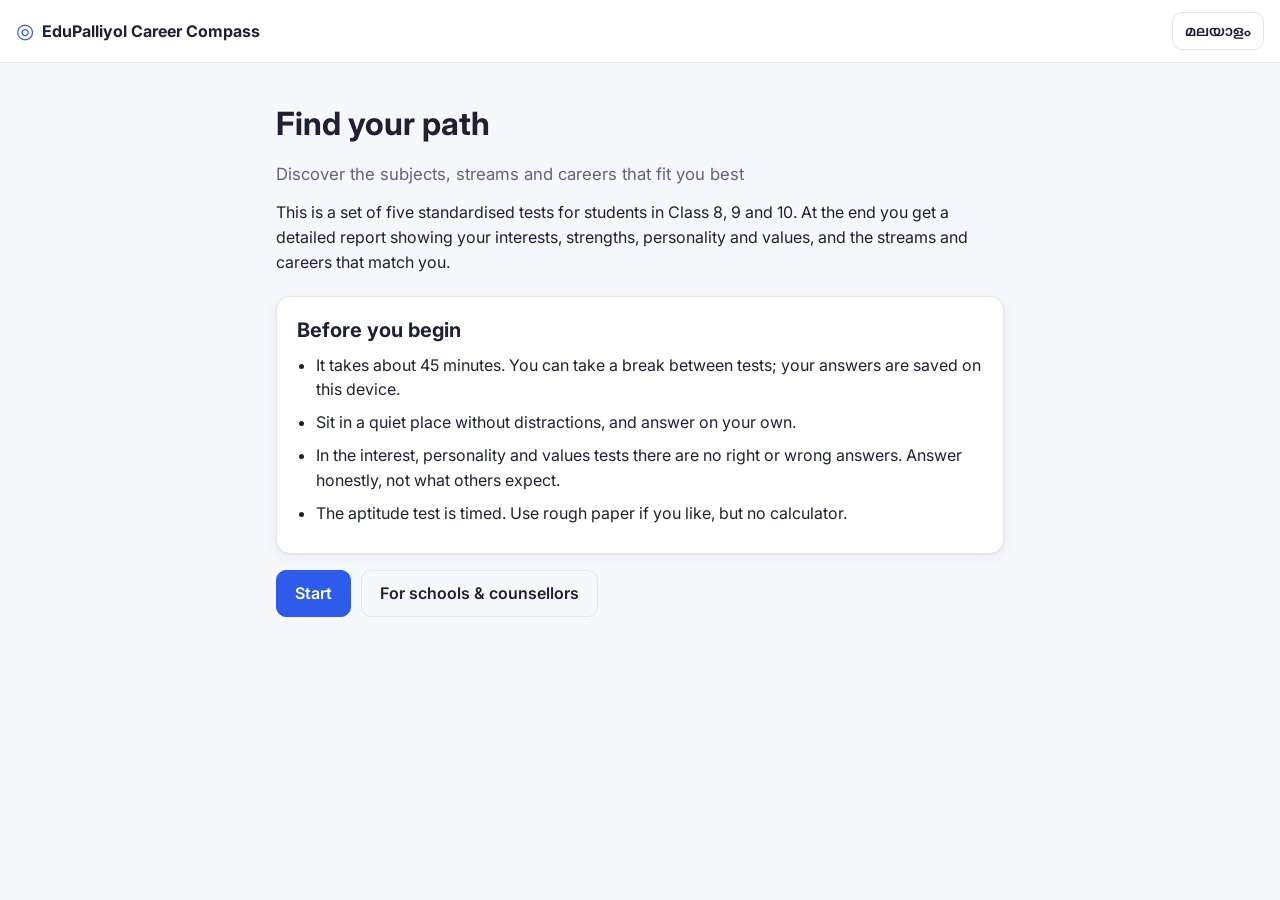
==== index.html @ adbe11bb "Add career aptitude test app for Class 8-10 students Five bilingual (English/Malayalam) tests: RIASE" ====
<!doctype html>
<html lang="en">
<head>
  <meta charset="utf-8">
  <meta name="viewport" content="width=device-width, initial-scale=1">
  <title>EduPalliyol Career Compass</title>
  <meta name="description" content="Standardised interest, aptitude, personality and values tests that help Class 8-10 students choose streams and careers.">
  <link rel="preconnect" href="https://fonts.googleapis.com">
  <link rel="preconnect" href="https://fonts.gstatic.com" crossorigin>
  <link href="https://fonts.googleapis.com/css2?family=Inter:wght@400;600;700&family=Noto+Sans+Malayalam:wght@400;600;700&display=swap" rel="stylesheet">
  <link rel="stylesheet" href="assets/css/styles.css">
</head>
<body>
  <div id="app"></div>
  <noscript>Please enable JavaScript to use this app.</noscript>
  <script src="assets/js/i18n.js"></script>
  <script src="assets/js/data/scales.js"></script>
  <script src="assets/js/data/interest.js"></script>
  <script src="assets/js/data/aptitude.js"></script>
  <script src="assets/js/data/personality.js"></script>
  <script src="assets/js/data/values.js"></script>
  <script src="assets/js/data/careers.js"></script>
  <script src="assets/js/scoring.js"></script>
  <script src="assets/js/report.js"></script>
  <script src="assets/js/app.js"></script>
</body>
</html>
---- assets/css/styles.css ----
:root {
  --bg: #f6f7fb;
  --surface: #ffffff;
  --text: #1c2233;
  --muted: #5d667a;
  --border: #e2e5ee;
  --primary: #2f5bea;
  --primary-ink: #ffffff;
  --primary-soft: #e8eefe;
  --good: #1f8a4c;
  --good-soft: #e5f5ec;
  --warn: #a96500;
  --warn-soft: #fdf3e1;
  --bad: #c0392b;
  --bad-soft: #fbe9e7;
  --bar-bg: #eceff5;
  --R: #c2410c; --I: #2563eb; --A: #9333ea; --S: #059669; --E: #dc2626; --C: #475569;
  --radius: 14px;
  --shadow: 0 1px 2px rgba(20, 30, 60, .06), 0 4px 16px rgba(20, 30, 60, .05);
}

@media (prefers-color-scheme: dark) {
  :root:not([data-theme="light"]) {
    --bg: #0f1320;
    --surface: #171c2b;
    --text: #e8ebf3;
    --muted: #9aa3b8;
    --border: #2a3145;
    --primary: #6f8dff;
    --primary-ink: #0f1320;
    --primary-soft: #1f2a4d;
    --good: #4cc78a; --good-soft: #15301f;
    --warn: #f0b14a; --warn-soft: #33270f;
    --bad: #ff7a6b; --bad-soft: #3a1915;
    --bar-bg: #262d40;
    --R: #fb923c; --I: #60a5fa; --A: #c084fc; --S: #34d399; --E: #f87171; --C: #94a3b8;
  }
}

* { box-sizing: border-box; }
html, body { margin: 0; }
body {
  background: var(--bg);
  color: var(--text);
  font: 16px/1.55 "Inter", "Noto Sans Malayalam", system-ui, -apple-system, "Segoe UI", sans-serif;
}
html[lang="ml"] body { font-family: "Noto Sans Malayalam", "Inter", system-ui, sans-serif; line-height: 1.7; }
h1, h2, h3 { line-height: 1.3; margin: 0 0 .5em; }
h1 { font-size: 1.7rem; }
h2 { font-size: 1.25rem; }
h3 { font-size: 1.05rem; }
p { margin: 0 0 .8em; }
a { color: var(--primary); }

.topbar {
  display: flex; align-items: center; justify-content: space-between; gap: 12px;
  padding: 12px 16px; background: var(--surface); border-bottom: 1px solid var(--border);
  position: sticky; top: 0; z-index: 5;
}
.brand { font-weight: 700; display: flex; align-items: center; gap: 8px; }
.logo { color: var(--primary); font-size: 1.3rem; }
.container { max-width: 760px; margin: 0 auto; padding: 24px 16px 64px; }
.container.wide { max-width: 1100px; }

.card {
  background: var(--surface); border: 1px solid var(--border); border-radius: var(--radius);
  padding: 20px; margin: 0 0 16px; box-shadow: var(--shadow);
}
.card.center { text-align: center; }
.card.mini { padding: 14px; box-shadow: none; }
.hero { padding: 16px 0 8px; }
.hero h1 { font-size: 2rem; }
.lead { font-size: 1.05rem; color: var(--muted); }
.muted { color: var(--muted); }
.small { font-size: .88rem; }
.note { font-size: .85rem; color: var(--muted); margin-top: 8px; }
.error { color: var(--bad); font-weight: 600; min-height: 1em; }

.btn {
  display: inline-flex; align-items: center; justify-content: center; gap: 6px;
  padding: 10px 18px; border-radius: 10px; border: 1px solid var(--border);
  background: var(--surface); color: var(--text); font: inherit; font-weight: 600;
  cursor: pointer; text-decoration: none;
}
@media (hover: hover) { .btn:hover { border-color: var(--primary); } }
.btn.primary { background: var(--primary); color: var(--primary-ink); border-color: var(--primary); }
.btn.ghost { background: transparent; }
.btn.small { padding: 7px 12px; font-size: .9rem; }
.btn:disabled { opacity: .4; cursor: default; }
.actions { display: flex; flex-wrap: wrap; gap: 10px; margin-top: 16px; align-items: center; }
.toolbar { display: flex; flex-wrap: wrap; gap: 8px; margin-bottom: 8px; }

.tips { padding-left: 1.2em; margin: 0; }
.tips li { margin-bottom: .5em; }

.form label { display: block; margin-bottom: 14px; font-weight: 600; }
.form input, .form select {
  display: block; width: 100%; margin-top: 6px; padding: 10px 12px;
  border-radius: 10px; border: 1px solid var(--border); background: var(--bg); color: var(--text); font: inherit;
}
.form label.check { display: flex; gap: 10px; align-items: flex-start; font-weight: 400; }
.form label.check input { width: auto; margin-top: 4px; }

.banner { padding: 12px 16px; border-radius: 10px; margin-bottom: 16px; font-weight: 600; }
.banner.success { background: var(--good-soft); color: var(--good); }

.tests { padding: 4px 0; }
.test-row { display: flex; align-items: center; gap: 14px; padding: 14px 20px; border-bottom: 1px solid var(--border); }
.test-row:last-child { border-bottom: 0; }
.test-row h3 { margin: 0; }
.test-row p { margin: 0; }
.test-row .num {
  width: 34px; height: 34px; border-radius: 50%; display: grid; place-items: center;
  background: var(--primary-soft); color: var(--primary); font-weight: 700; flex: none;
}
.test-row.is-done .num { background: var(--good-soft); color: var(--good); }
.test-row .info { flex: 1; min-width: 0; }
.done-mark { color: var(--good); font-weight: 700; white-space: nowrap; }

.progress { height: 6px; background: var(--bar-bg); border-radius: 99px; overflow: hidden; }
.progress span { display: block; height: 100%; background: var(--primary); transition: width .2s; }
.question .stem { color: var(--muted); margin: 18px 0 4px; }
.question .item { font-size: 1.35rem; margin: 6px 0 18px; }
.q-head { display: flex; justify-content: space-between; align-items: center; margin-bottom: 10px; gap: 8px; }
.timer { font-variant-numeric: tabular-nums; }
.timer.low b { color: var(--bad); }
.options { display: grid; gap: 8px; }
.opt {
  display: flex; align-items: center; gap: 12px; text-align: left;
  padding: 13px 14px; border-radius: 12px; border: 1.5px solid var(--border);
  background: var(--surface); color: var(--text); font: inherit; cursor: pointer;
}
@media (hover: hover) { .opt:hover { border-color: var(--primary); background: var(--primary-soft); } }
.opt.selected { border-color: var(--primary); background: var(--primary-soft); font-weight: 600; }
.opt .key {
  flex: none; width: 28px; height: 28px; border-radius: 8px; display: grid; place-items: center;
  background: var(--bar-bg); font-size: .85rem; font-weight: 700;
}
.opt.selected .key { background: var(--primary); color: var(--primary-ink); }
.example { background: var(--primary-soft); padding: 12px 14px; border-radius: 10px; }

/* Report */
.report { background: var(--surface); border: 1px solid var(--border); border-radius: var(--radius); padding: 28px; box-shadow: var(--shadow); }
.rp-header { display: flex; justify-content: space-between; gap: 16px; align-items: flex-start; border-bottom: 2px solid var(--border); padding-bottom: 16px; margin-bottom: 16px; }
.brand-sm { color: var(--primary); font-weight: 700; font-size: .9rem; }
.code-badge { text-align: center; background: var(--primary-soft); border-radius: 12px; padding: 10px 16px; flex: none; }
.code-badge .code { font-size: 2rem; font-weight: 800; letter-spacing: .12em; color: var(--primary); }
.rp-section { padding: 18px 0; border-bottom: 1px solid var(--border); break-inside: avoid-page; }
.rp-section:last-child { border-bottom: 0; }
.validity { border-radius: 10px; padding: 12px 16px; font-size: .92rem; }
.validity p { margin: 0; font-weight: 600; }
.validity ul { margin: 6px 0 0; padding-left: 1.2em; }
.validity-good { background: var(--good-soft); color: var(--good); }
.validity-caution { background: var(--warn-soft); color: var(--warn); }
.validity-retake { background: var(--bad-soft); color: var(--bad); }
.summary { display: grid; grid-template-columns: minmax(140px, 220px) 1fr; gap: 8px 16px; margin: 0; }
.summary dt { color: var(--muted); font-weight: 600; }
.summary dd { margin: 0; font-weight: 600; }

.score-row { display: grid; grid-template-columns: minmax(130px, 220px) 1fr 40px; gap: 4px 12px; align-items: center; margin: 10px 0; }
.score-label { font-weight: 600; }
.score-label small { color: var(--muted); font-weight: 400; }
.score-num { text-align: right; font-weight: 700; font-variant-numeric: tabular-nums; }
.score-extra { grid-column: 2 / 4; font-size: .86rem; color: var(--muted); }
.bar { height: 12px; background: var(--bar-bg); border-radius: 99px; overflow: hidden; }
.bar span { display: block; height: 100%; background: var(--primary); border-radius: 99px; }
.bar.riasec-R span { background: var(--R); } .bar.riasec-I span { background: var(--I); }
.bar.riasec-A span { background: var(--A); } .bar.riasec-S span { background: var(--S); }
.bar.riasec-E span { background: var(--E); } .bar.riasec-C span { background: var(--C); }
.bar.val span { background: var(--muted); } .bar.val.top span { background: var(--good); }
.tag { display: inline-block; min-width: 22px; padding: 0 6px; border-radius: 6px; color: #fff; font-size: .8rem; font-weight: 700; text-align: center; }
.tag.riasec-R { background: var(--R); } .tag.riasec-I { background: var(--I); } .tag.riasec-A { background: var(--A); }
.tag.riasec-S { background: var(--S); } .tag.riasec-E { background: var(--E); } .tag.riasec-C { background: var(--C); }
.band { font-weight: 700; }
.band-veryhigh, .band-high { color: var(--good); }
.band-average { color: var(--text); }
.band-developing { color: var(--warn); }
.grid3 { display: grid; grid-template-columns: repeat(auto-fit, minmax(200px, 1fr)); gap: 12px; margin-top: 14px; }
.grid3 p { margin: 0; font-size: .9rem; }
.chips { display: flex; flex-wrap: wrap; gap: 8px; }
.chip { background: var(--bar-bg); border-radius: 99px; padding: 5px 12px; font-size: .9rem; }
.stream.best { border-color: var(--primary); }
.stream-head, .career-head { display: flex; justify-content: space-between; align-items: flex-start; gap: 12px; }
.stream-head h3, .career-head h3 { margin-bottom: 8px; }
.pill { background: var(--primary-soft); color: var(--primary); font-weight: 700; border-radius: 99px; padding: 3px 12px; white-space: nowrap; }
.stream p, .career p { margin: 8px 0 0; }
.parts { display: flex; flex-wrap: wrap; gap: 6px 16px; font-size: .86rem; color: var(--muted); margin-top: 8px; }
.parts b { color: var(--text); }
.reasons { margin: 4px 0 0; padding-left: 1.2em; font-size: .9rem; }
.reasons.caution { color: var(--warn); }
.path { color: var(--muted); }

/* Counsellor */
.table-wrap { overflow-x: auto; }
table { border-collapse: collapse; width: 100%; font-size: .9rem; }
th, td { text-align: left; padding: 10px 8px; border-bottom: 1px solid var(--border); vertical-align: top; }
th { color: var(--muted); font-weight: 600; white-space: nowrap; }
.q { font-weight: 700; padding: 2px 8px; border-radius: 6px; }
.q-good { background: var(--good-soft); color: var(--good); }
.q-caution { background: var(--warn-soft); color: var(--warn); }
.q-retake { background: var(--bad-soft); color: var(--bad); }

@media (max-width: 600px) {
  h1 { font-size: 1.45rem; }
  .hero h1 { font-size: 1.7rem; }
  .card { padding: 16px; }
  .report { padding: 16px; }
  .rp-header { flex-direction: column; }
  .summary { grid-template-columns: 1fr; gap: 2px; }
  .summary dd { margin-bottom: 8px; }
  .score-row { grid-template-columns: 1fr 40px; }
  .score-row .bar { grid-column: 1 / 3; grid-row: 2; }
  .score-extra { grid-column: 1 / 3; }
  .question .item { font-size: 1.15rem; }
}

@media print {
  :root { --bg: #fff; --surface: #fff; --text: #000; --muted: #444; }
  .topbar, .no-print { display: none !important; }
  .container { max-width: none; padding: 0; }
  .report { border: 0; box-shadow: none; padding: 0; }
  .card { box-shadow: none; break-inside: avoid; }
  * { -webkit-print-color-adjust: exact; print-color-adjust: exact; }
}
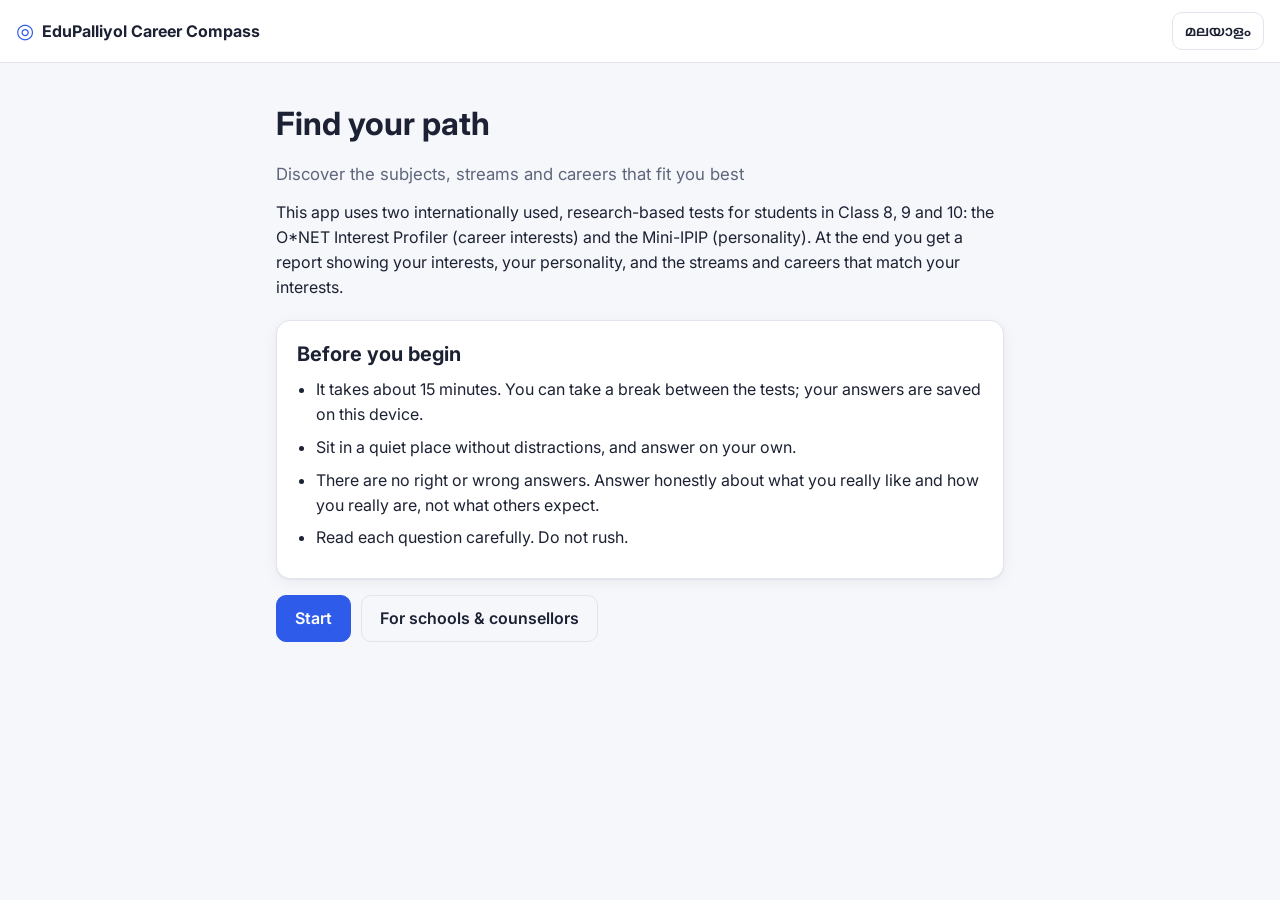
==== commit 5f785d21: "Use only published standardised tests; rewrite Malayalam as full sentences - Interests: O*NET Intere" ====
--- a/index.html
+++ b/index.html
@@ -16,9 +16,7 @@
   <script src="assets/js/i18n.js"></script>
   <script src="assets/js/data/scales.js"></script>
   <script src="assets/js/data/interest.js"></script>
-  <script src="assets/js/data/aptitude.js"></script>
   <script src="assets/js/data/personality.js"></script>
-  <script src="assets/js/data/values.js"></script>
   <script src="assets/js/data/careers.js"></script>
   <script src="assets/js/scoring.js"></script>
   <script src="assets/js/report.js"></script>
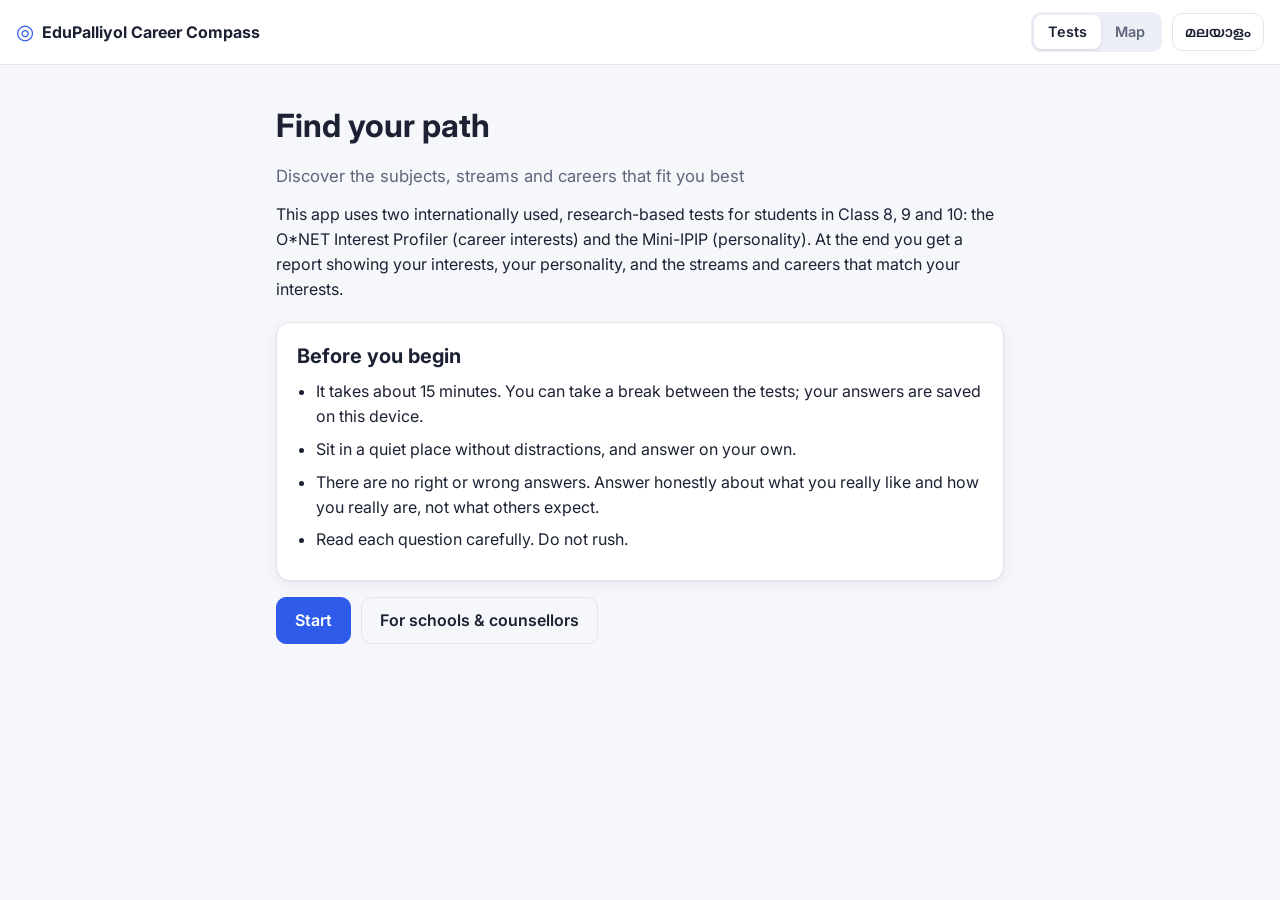
==== commit 90c0a2e6: "Add assessment map tab, skippable profile form and working navigation - Map tab: flowchart of the as" ====
--- a/index.html
+++ b/index.html
@@ -20,6 +20,7 @@
   <script src="assets/js/data/careers.js"></script>
   <script src="assets/js/scoring.js"></script>
   <script src="assets/js/report.js"></script>
+  <script src="assets/js/map.js"></script>
   <script src="assets/js/app.js"></script>
 </body>
 </html>
--- a/assets/css/styles.css
+++ b/assets/css/styles.css
@@ -15,6 +15,10 @@
   --bad-soft: #fbe9e7;
   --bar-bg: #eceff5;
   --R: #c2410c; --I: #2563eb; --A: #9333ea; --S: #059669; --E: #dc2626; --C: #475569;
+  --trait: #0e7490; --trait-soft: #e0f4f8;
+  --stream: #7c3aed; --stream-soft: #f1ebfe;
+  --flow-line: #c3c9d9;
+  --chip-ink: #ffffff;
   --radius: 14px;
   --shadow: 0 1px 2px rgba(20, 30, 60, .06), 0 4px 16px rgba(20, 30, 60, .05);
 }
@@ -34,8 +38,34 @@
     --bad: #ff7a6b; --bad-soft: #3a1915;
     --bar-bg: #262d40;
     --R: #fb923c; --I: #60a5fa; --A: #c084fc; --S: #34d399; --E: #f87171; --C: #94a3b8;
+    --trait: #38bdf8; --trait-soft: #0f2a36;
+    --stream: #a78bfa; --stream-soft: #251d3d;
+    --flow-line: #3a4258;
+    --chip-ink: #0f1320;
+    color-scheme: dark;
   }
 }
+
+:root[data-theme="dark"] {
+    --bg: #0f1320;
+    --surface: #171c2b;
+    --text: #e8ebf3;
+    --muted: #9aa3b8;
+    --border: #2a3145;
+    --primary: #6f8dff;
+    --primary-ink: #0f1320;
+    --primary-soft: #1f2a4d;
+    --good: #4cc78a; --good-soft: #15301f;
+    --warn: #f0b14a; --warn-soft: #33270f;
+    --bad: #ff7a6b; --bad-soft: #3a1915;
+    --bar-bg: #262d40;
+    --R: #fb923c; --I: #60a5fa; --A: #c084fc; --S: #34d399; --E: #f87171; --C: #94a3b8;
+    --trait: #38bdf8; --trait-soft: #0f2a36;
+    --stream: #a78bfa; --stream-soft: #251d3d;
+    --flow-line: #3a4258;
+    --chip-ink: #0f1320;
+    color-scheme: dark;
+  }
 
 * { box-sizing: border-box; }
 html, body { margin: 0; }
@@ -168,7 +198,7 @@
 .bar.riasec-A span { background: var(--A); } .bar.riasec-S span { background: var(--S); }
 .bar.riasec-E span { background: var(--E); } .bar.riasec-C span { background: var(--C); }
 .bar.val span { background: var(--muted); } .bar.val.top span { background: var(--good); }
-.tag { display: inline-block; min-width: 22px; padding: 0 6px; border-radius: 6px; color: #fff; font-size: .8rem; font-weight: 700; text-align: center; }
+.tag { display: inline-block; min-width: 22px; padding: 0 6px; border-radius: 6px; color: var(--chip-ink); font-size: .8rem; font-weight: 700; text-align: center; }
 .tag.riasec-R { background: var(--R); } .tag.riasec-I { background: var(--I); } .tag.riasec-A { background: var(--A); }
 .tag.riasec-S { background: var(--S); } .tag.riasec-E { background: var(--E); } .tag.riasec-C { background: var(--C); }
 .band { font-weight: 700; }
@@ -190,6 +220,98 @@
 .reasons.caution { color: var(--warn); }
 .path { color: var(--muted); }
 
+/* Top navigation */
+.topnav { display: flex; align-items: center; gap: 10px; flex-wrap: wrap; justify-content: flex-end; }
+.tabs { display: inline-flex; background: var(--bar-bg); border-radius: 10px; padding: 3px; }
+.tab { border: 0; background: transparent; color: var(--muted); font: inherit; font-weight: 600; font-size: .9rem; padding: 6px 14px; border-radius: 8px; cursor: pointer; }
+.tab.active { background: var(--surface); color: var(--text); box-shadow: 0 1px 3px rgba(20, 30, 60, .12); }
+.tab:focus-visible, .btn:focus-visible, .opt:focus-visible { outline: 2px solid var(--primary); outline-offset: 2px; }
+
+/* Assessment map */
+.map-hero { padding: 8px 0 4px; }
+.map-hero h1 { font-size: 1.9rem; text-wrap: balance; }
+.map-toc { display: flex; flex-wrap: wrap; gap: 6px; margin-top: 8px; }
+.map-toc a { text-decoration: none; font-size: .86rem; font-weight: 600; color: var(--primary); background: var(--primary-soft); padding: 5px 11px; border-radius: 99px; }
+.map-sec { background: var(--surface); border: 1px solid var(--border); border-radius: var(--radius); padding: 22px; margin: 18px 0; box-shadow: var(--shadow); scroll-margin-top: 70px; }
+.map-sec-h { display: flex; align-items: center; gap: 12px; margin-bottom: 6px; }
+.map-sec-h h2 { margin: 0; text-wrap: balance; }
+.map-num { flex: none; width: 30px; height: 30px; border-radius: 50%; display: grid; place-items: center; background: var(--text); color: var(--surface); font-weight: 700; font-size: .9rem; }
+.cite { font-size: .72em; margin-left: 2px; }
+.cite a { color: var(--primary); text-decoration: none; font-weight: 700; }
+
+.flow { display: flex; flex-direction: column; align-items: stretch; }
+.fsplit { display: grid; grid-template-columns: 1fr 1fr; gap: 14px; }
+.fnode { border-radius: 14px; padding: 14px 16px; border: 1.5px solid var(--border); background: var(--bg); min-width: 0; }
+.fnode h3 { margin: 2px 0 6px; font-size: 1.08rem; }
+.fnode p { margin: 0 0 8px; font-size: .92rem; }
+.fk { font-size: .72rem; font-weight: 700; letter-spacing: .06em; text-transform: uppercase; color: var(--muted); }
+.fnode .src { font-weight: 600; color: var(--text); }
+.fnode.start { border-color: var(--primary); background: var(--primary-soft); }
+.fnode.interest { border-color: var(--I); }
+.fnode.personality { border-color: var(--trait); background: var(--trait-soft); }
+.fnode.check { border-color: var(--warn); background: var(--warn-soft); }
+.fnode.match { border-color: var(--stream); background: var(--stream-soft); }
+.fnode.report { border-color: var(--good); background: var(--good-soft); }
+.fnode.planned { border-style: dashed; background: transparent; color: var(--muted); }
+.fnode.planned p { margin: 4px 0 0; }
+.farrow { align-self: center; width: 2px; height: 28px; background: var(--flow-line); position: relative; margin: 2px 0 8px; }
+.farrow::after { content: ""; position: absolute; left: -5px; bottom: -6px; border: 6px solid transparent; border-top-color: var(--flow-line); }
+.farrow.dashed { background: repeating-linear-gradient(var(--flow-line) 0 4px, transparent 4px 8px); }
+.fgrid3 { display: grid; grid-template-columns: repeat(3, 1fr); gap: 12px; }
+.fgrid3 p { font-size: .88rem; margin: 2px 0 0; }
+.chips-c { display: flex; flex-wrap: wrap; gap: 6px; }
+.chip-c { font-size: .8rem; font-weight: 600; padding: 3px 9px; border-radius: 99px; color: var(--chip-ink); }
+.riasec-bg-R { background: var(--R); } .riasec-bg-I { background: var(--I); } .riasec-bg-A { background: var(--A); }
+.riasec-bg-S { background: var(--S); } .riasec-bg-E { background: var(--E); } .riasec-bg-C { background: var(--C); }
+.trait-bg { background: var(--trait); }
+.stream-bg { background: var(--stream); }
+
+.split2 { display: grid; grid-template-columns: minmax(0, 340px) minmax(0, 1fr); gap: 20px; align-items: center; }
+.hexagon { width: 100%; max-width: 360px; height: auto; display: block; margin: 0 auto; }
+.hex-shape { fill: var(--bar-bg); stroke: var(--flow-line); stroke-width: 2; }
+.hex-spoke { stroke: var(--flow-line); stroke-width: 1; stroke-dasharray: 3 4; }
+.hex-node { stroke: var(--surface); stroke-width: 3; }
+.riasec-fill-R { fill: var(--R); } .riasec-fill-I { fill: var(--I); } .riasec-fill-A { fill: var(--A); }
+.riasec-fill-S { fill: var(--S); } .riasec-fill-E { fill: var(--E); } .riasec-fill-C { fill: var(--C); }
+.hex-letter { fill: var(--chip-ink); font-weight: 800; font-size: 15px; text-anchor: middle; }
+.hex-label { fill: var(--text); font-size: 12px; font-weight: 600; text-anchor: middle; }
+.facts { padding-left: 1.1em; margin: 0; }
+.facts li { margin-bottom: .55em; font-size: .94rem; }
+.dgrid { display: grid; grid-template-columns: repeat(auto-fill, minmax(230px, 1fr)); gap: 12px; margin-top: 16px; }
+.dcard { border: 1px solid var(--border); border-left-width: 5px; border-radius: 12px; padding: 12px 14px; min-width: 0; }
+.dcard h4 { margin: 0 0 6px; font-size: 1rem; }
+.dcard h4 small { color: var(--muted); font-weight: 600; }
+.dcard p { font-size: .88rem; margin: 0 0 6px; }
+.dcard ul { margin: 0; padding-left: 1.1em; font-size: .86rem; color: var(--muted); }
+.mini-h { font-size: .72rem !important; font-weight: 700; letter-spacing: .05em; text-transform: uppercase; color: var(--muted); margin-top: 8px !important; }
+.riasec-edge-R { border-left-color: var(--R); } .riasec-edge-I { border-left-color: var(--I); } .riasec-edge-A { border-left-color: var(--A); }
+.riasec-edge-S { border-left-color: var(--S); } .riasec-edge-E { border-left-color: var(--E); } .riasec-edge-C { border-left-color: var(--C); }
+.trait-edge { border-left-color: var(--trait); }
+.rev { font-size: .72rem; font-weight: 700; color: var(--trait); background: var(--trait-soft); padding: 0 6px; border-radius: 6px; }
+.formula { background: var(--bg); border: 1px solid var(--border); border-radius: 12px; padding: 14px 16px; margin-bottom: 12px; }
+.fx { font-weight: 600; line-height: 2; }
+.fx-l { color: var(--stream); font-weight: 800; }
+.fx-a, .fx-b { padding: 2px 8px; border-radius: 8px; white-space: normal; }
+.fx-a { background: var(--primary-soft); color: var(--primary); }
+.fx-b { background: var(--good-soft); color: var(--good); }
+.steps { padding-left: 1.3em; margin: 0; }
+.steps li { margin-bottom: .5em; font-size: .94rem; }
+.qtable th { width: 34%; color: var(--text); white-space: normal; }
+.levels { display: flex; flex-wrap: wrap; gap: 8px; margin-top: 12px; }
+.timeline { list-style: none; padding: 0; margin: 0; border-left: 2px solid var(--flow-line); margin-left: 8px; }
+.timeline li { position: relative; padding: 0 0 14px 20px; display: flex; flex-direction: column; gap: 2px; font-size: .94rem; }
+.timeline li::before { content: ""; position: absolute; left: -7px; top: 5px; width: 12px; height: 12px; border-radius: 50%; background: var(--surface); border: 2px solid var(--flow-line); }
+.timeline li.now::before { background: var(--good); border-color: var(--good); }
+.refs { padding-left: 1.4em; margin: 0; font-size: .88rem; }
+.refs li { margin-bottom: .6em; scroll-margin-top: 80px; }
+.refs li:target { background: var(--warn-soft); border-radius: 6px; }
+
+@media (max-width: 640px) {
+  .fsplit, .fgrid3, .split2 { grid-template-columns: 1fr; }
+  .map-sec { padding: 16px; }
+  .brand { font-size: .95rem; }
+}
+
 /* Counsellor */
 .table-wrap { overflow-x: auto; }
 table { border-collapse: collapse; width: 100%; font-size: .9rem; }
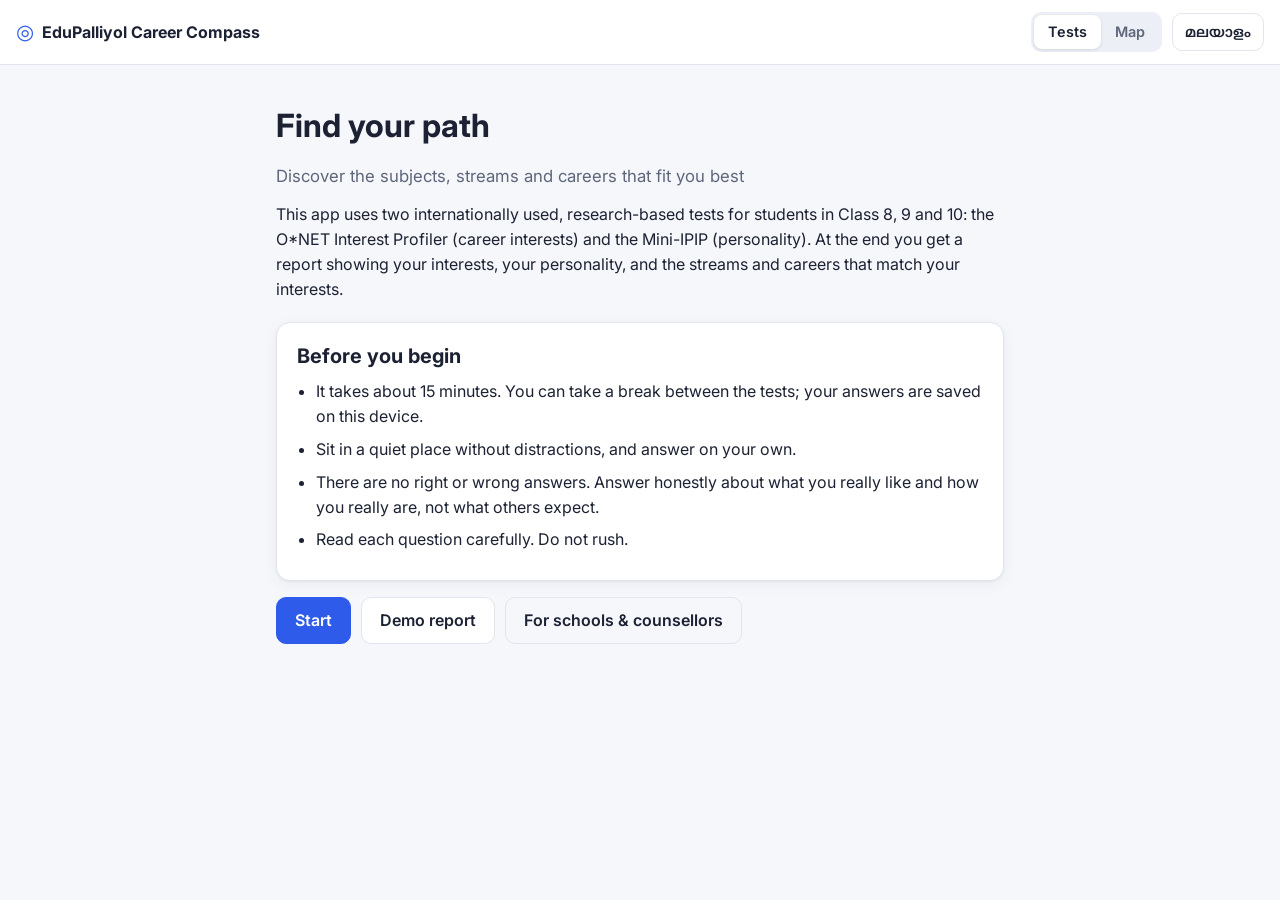
==== commit fa6c2aca: "Add 2-page compact report, demo report with PDFs, validated chart colours - Demo report button (welc" ====
--- a/index.html
+++ b/index.html
@@ -21,6 +21,7 @@
   <script src="assets/js/scoring.js"></script>
   <script src="assets/js/report.js"></script>
   <script src="assets/js/map.js"></script>
+  <script src="assets/js/sheet.js"></script>
   <script src="assets/js/app.js"></script>
 </body>
 </html>
--- a/assets/css/styles.css
+++ b/assets/css/styles.css
@@ -14,11 +14,11 @@
   --bad: #c0392b;
   --bad-soft: #fbe9e7;
   --bar-bg: #eceff5;
-  --R: #c2410c; --I: #2563eb; --A: #9333ea; --S: #059669; --E: #dc2626; --C: #475569;
+  --R: #eb6834; --I: #1baf7a; --A: #2a78d6; --S: #eda100; --E: #e87ba4; --C: #008300;
   --trait: #0e7490; --trait-soft: #e0f4f8;
   --stream: #7c3aed; --stream-soft: #f1ebfe;
   --flow-line: #c3c9d9;
-  --chip-ink: #ffffff;
+  --chip-ink: #10131c;
   --radius: 14px;
   --shadow: 0 1px 2px rgba(20, 30, 60, .06), 0 4px 16px rgba(20, 30, 60, .05);
 }
@@ -37,11 +37,11 @@
     --warn: #f0b14a; --warn-soft: #33270f;
     --bad: #ff7a6b; --bad-soft: #3a1915;
     --bar-bg: #262d40;
-    --R: #fb923c; --I: #60a5fa; --A: #c084fc; --S: #34d399; --E: #f87171; --C: #94a3b8;
+    --R: #d95926; --I: #199e70; --A: #3987e5; --S: #c98500; --E: #d55181; --C: #008300;
     --trait: #38bdf8; --trait-soft: #0f2a36;
     --stream: #a78bfa; --stream-soft: #251d3d;
     --flow-line: #3a4258;
-    --chip-ink: #0f1320;
+    --chip-ink: #10131c;
     color-scheme: dark;
   }
 }
@@ -59,11 +59,11 @@
     --warn: #f0b14a; --warn-soft: #33270f;
     --bad: #ff7a6b; --bad-soft: #3a1915;
     --bar-bg: #262d40;
-    --R: #fb923c; --I: #60a5fa; --A: #c084fc; --S: #34d399; --E: #f87171; --C: #94a3b8;
+    --R: #d95926; --I: #199e70; --A: #3987e5; --S: #c98500; --E: #d55181; --C: #008300;
     --trait: #38bdf8; --trait-soft: #0f2a36;
     --stream: #a78bfa; --stream-soft: #251d3d;
     --flow-line: #3a4258;
-    --chip-ink: #0f1320;
+    --chip-ink: #10131c;
     color-scheme: dark;
   }
 
@@ -263,8 +263,8 @@
 .chip-c { font-size: .8rem; font-weight: 600; padding: 3px 9px; border-radius: 99px; color: var(--chip-ink); }
 .riasec-bg-R { background: var(--R); } .riasec-bg-I { background: var(--I); } .riasec-bg-A { background: var(--A); }
 .riasec-bg-S { background: var(--S); } .riasec-bg-E { background: var(--E); } .riasec-bg-C { background: var(--C); }
-.trait-bg { background: var(--trait); }
-.stream-bg { background: var(--stream); }
+.trait-bg { background: var(--trait-soft); color: var(--text); box-shadow: inset 0 0 0 1.5px var(--trait); }
+.stream-bg { background: var(--stream-soft); color: var(--text); box-shadow: inset 0 0 0 1.5px var(--stream); }
 
 .split2 { display: grid; grid-template-columns: minmax(0, 340px) minmax(0, 1fr); gap: 20px; align-items: center; }
 .hexagon { width: 100%; max-width: 360px; height: auto; display: block; margin: 0 auto; }
@@ -336,9 +336,87 @@
   .question .item { font-size: 1.15rem; }
 }
 
+
+/* Compact two-page report sheet (A4) */
+.sheet-wrap { overflow-x: auto; margin: 0 -4px; padding: 4px; }
+.sheet { display: flex; flex-direction: column; gap: 18px; width: max-content; margin: 0 auto; }
+.sheet-page {
+  width: 210mm; height: 297mm; padding: 13mm 14mm 11mm; background: #ffffff; color: #1c2233;
+  box-shadow: 0 2px 14px rgba(20, 30, 60, .14); border-radius: 4px; display: flex; flex-direction: column; gap: 3.2mm;
+  font-size: 9.6pt; line-height: 1.45; overflow: hidden;
+  --R: #eb6834; --I: #1baf7a; --A: #2a78d6; --S: #eda100; --E: #e87ba4; --C: #008300;
+  --sh-muted: #5d667a; --sh-line: #e2e5ee; --sh-track: #eef0f5; --sh-accent: #2f5bea;
+}
+.sh-head { display: flex; justify-content: space-between; align-items: flex-start; border-bottom: 2px solid #1c2233; padding-bottom: 3mm; }
+.sh-brand { font-size: 8pt; font-weight: 700; color: var(--sh-accent); letter-spacing: .04em; text-transform: uppercase; }
+.sh-title { font-size: 16pt; font-weight: 800; line-height: 1.2; }
+.sh-meta { color: var(--sh-muted); font-size: 9pt; }
+.sh-code { text-align: center; border: 1.5px solid #1c2233; border-radius: 8px; padding: 1.5mm 4mm; }
+.sh-code span { display: block; font-size: 7pt; color: var(--sh-muted); text-transform: uppercase; letter-spacing: .05em; }
+.sh-code b { font-size: 20pt; letter-spacing: .12em; }
+.sh-pg { color: var(--sh-muted); font-size: 8.5pt; }
+.sh-row-q { display: flex; justify-content: flex-end; margin-top: -1mm; }
+.sh-q { font-size: 8pt; font-weight: 700; padding: .6mm 2.5mm; border-radius: 99px; }
+.sh-q.q-good { background: #e5f5ec; color: #1f7a45; } .sh-q.q-caution { background: #fdf3e1; color: #8a5200; } .sh-q.q-retake { background: #fbe9e7; color: #b03225; }
+.sh-glance { display: grid; grid-template-columns: repeat(3, 1fr); gap: 3mm; }
+.sh-glance div { background: #f4f6fb; border-radius: 6px; padding: 2.5mm 3mm; }
+.sh-glance span { display: block; font-size: 7.5pt; color: var(--sh-muted); text-transform: uppercase; letter-spacing: .04em; }
+.sh-glance b { font-size: 9.5pt; }
+.sh-sec h3 { font-size: 11pt; margin: 0 0 .8mm; }
+.sh-help { color: var(--sh-muted); font-size: 8.3pt; margin: 0 0 2mm; }
+.sh-two { display: grid; grid-template-columns: 62mm 1fr; gap: 6mm; align-items: center; }
+.radar { width: 100%; height: auto; display: block; }
+.rd-ring { fill: none; stroke: var(--sh-line); stroke-width: 1; }
+.rd-axis { stroke: var(--sh-line); stroke-width: 1; }
+.rd-area { fill: rgba(47, 91, 234, .16); stroke: var(--sh-accent); stroke-width: 2; stroke-linejoin: round; }
+.rd-dot { fill: var(--sh-accent); stroke: #ffffff; stroke-width: 2; }
+.rd-lab { font-size: 12px; font-weight: 800; fill: #1c2233; text-anchor: middle; }
+.rd-tick { font-size: 8px; fill: var(--sh-muted); }
+.sb-row { display: grid; grid-template-columns: 44mm 1fr 15mm; align-items: center; gap: 3mm; margin: 1.3mm 0; }
+.sb-label { font-weight: 600; font-size: 9pt; }
+.sb-track { height: 3.2mm; background: var(--sh-track); border-radius: 99px; overflow: hidden; display: block; }
+.sb-track.sm { height: 2.4mm; width: 22mm; display: inline-block; vertical-align: middle; margin-right: 2mm; }
+.sb-fill { display: block; height: 100%; border-radius: 0 99px 99px 0; background: var(--sh-accent); }
+.sb-val { text-align: right; font-weight: 700; font-variant-numeric: tabular-nums; font-size: 9pt; }
+.riasec-fill-bg-R { background: var(--R); } .riasec-fill-bg-I { background: var(--I); } .riasec-fill-bg-A { background: var(--A); }
+.riasec-fill-bg-S { background: var(--S); } .riasec-fill-bg-E { background: var(--E); } .riasec-fill-bg-C { background: var(--C); }
+.pers-fill { background: #0e7490; }
+.stream-fill { background: #b7a6ee; } .stream-fill.top { background: #7c3aed; }
+.fit-fill { background: var(--sh-accent); }
+.sh-types { display: grid; grid-template-columns: repeat(3, 1fr); gap: 3mm; margin-top: 2.5mm; }
+.sh-type { border: 1px solid var(--sh-line); border-radius: 6px; padding: 2mm 2.5mm; }
+.sh-type p { margin: .8mm 0 0; font-size: 8.2pt; color: #3b4356; }
+.sheet-page .tag { color: #10131c; font-size: 7.5pt; padding: 0 1.2mm; margin-right: .6mm; }
+.sh-demo { margin-top: auto; border: 1.5px dashed #c98500; background: #fff8e8; color: #7a4f00; border-radius: 6px; padding: 2mm 3mm; font-size: 8.5pt; font-weight: 600; }
+.sh-table { width: 100%; border-collapse: collapse; font-size: 9pt; }
+.sh-table th { text-align: left; font-size: 7.5pt; color: var(--sh-muted); text-transform: uppercase; letter-spacing: .04em; border-bottom: 1px solid var(--sh-line); padding: 1mm 1.5mm; }
+.sh-table td { border-bottom: 1px solid var(--sh-line); padding: 1.5mm; vertical-align: middle; }
+.sh-table td.n { color: var(--sh-muted); width: 5mm; }
+.sh-table td.code { white-space: nowrap; width: 18mm; }
+.sh-table td.fit { white-space: nowrap; width: 32mm; font-variant-numeric: tabular-nums; }
+.sh-path { color: var(--sh-muted); font-size: 8pt; }
+.sh-cols { display: grid; grid-template-columns: 1fr 1fr; gap: 6mm; }
+.sh-cols ul, .sh-cols ol { margin: 0; padding-left: 4.5mm; font-size: 8.6pt; }
+.sh-cols li { margin-bottom: 1mm; }
+.sh-foot { margin-top: auto; border-top: 1px solid var(--sh-line); padding-top: 2mm; color: var(--sh-muted); font-size: 7.5pt; }
+.print-only { display: none; }
+.container:has(.sheet-wrap) { max-width: 880px; }
+.sb-row { grid-template-columns: 56mm 1fr 15mm; }
+html[lang="ml"] .sheet-page { font-size: 8.8pt; line-height: 1.38; gap: 2.6mm; }
+html[lang="ml"] .sh-cols ul, html[lang="ml"] .sh-cols ol { font-size: 8pt; }
+html[lang="ml"] .sh-table td { padding: 1.1mm 1.5mm; }
+
+@page { size: A4; margin: 0; }
+
 @media print {
   :root { --bg: #fff; --surface: #fff; --text: #000; --muted: #444; }
-  .topbar, .no-print { display: none !important; }
+  .topbar, .no-print, .screen-only { display: none !important; }
+  .print-only { display: block !important; }
+  body { background: #fff !important; }
+  .sheet-wrap { overflow: visible; margin: 0; padding: 0; }
+  .sheet { gap: 0; width: auto; }
+  .sheet-page { box-shadow: none; border-radius: 0; break-after: page; }
+  .sheet-page:last-child { break-after: auto; }
   .container { max-width: none; padding: 0; }
   .report { border: 0; box-shadow: none; padding: 0; }
   .card { box-shadow: none; break-inside: avoid; }
